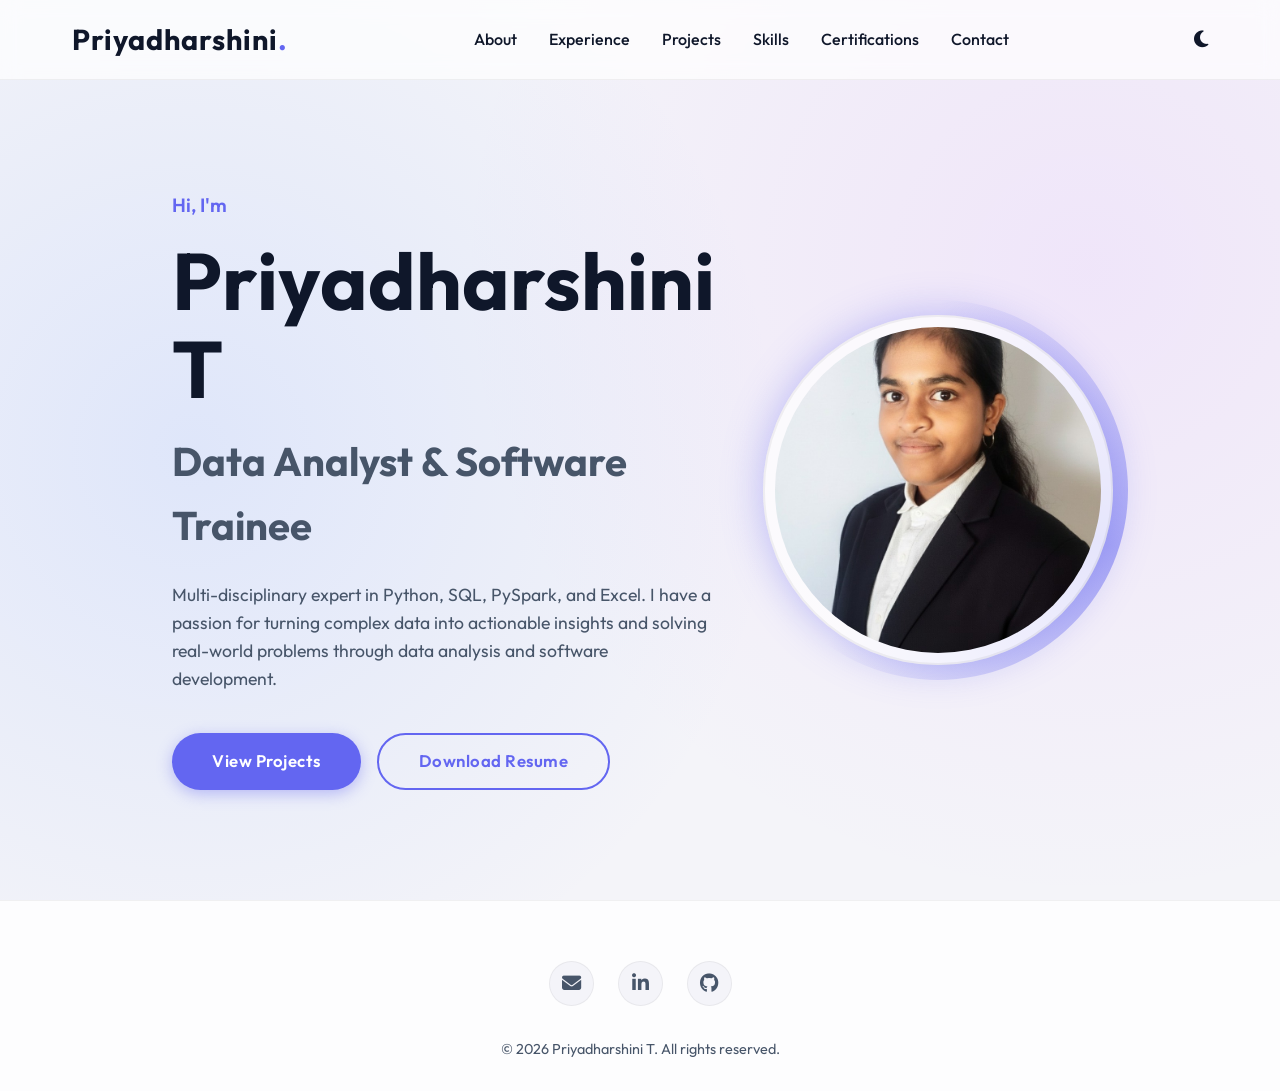
==== index.html @ 190ac5e6 "Change navbar logo from PT to Priyadharshini" ====
<!DOCTYPE html>
<html lang="en" data-theme="light">
<head>
    <meta charset="UTF-8">
    <meta name="viewport" content="width=device-width, initial-scale=1.0">
    <meta name="description" content="Portfolio of Priyadharshini T, Data Analyst and Software Trainee.">
    <title>Priyadharshini T | Portfolio</title>
    <link rel="preconnect" href="https://fonts.googleapis.com">
    <link rel="preconnect" href="https://fonts.gstatic.com" crossorigin>
    <link href="https://fonts.googleapis.com/css2?family=Outfit:wght@300;400;500;600;700&display=swap" rel="stylesheet">
    <link rel="stylesheet" href="https://cdnjs.cloudflare.com/ajax/libs/font-awesome/6.4.0/css/all.min.css">
    <link rel="stylesheet" href="style.css">
</head>
<body>

    <!-- Sticky Navigation -->
    <nav id="navbar">
        <div class="nav-container">
            <a href="index.html" class="logo">Priyadharshini<span>.</span></a>
            <ul class="nav-links">
                <li><a href="about.html">About</a></li>
                <li><a href="experience.html">Experience</a></li>
                <li><a href="projects.html">Projects</a></li>
                <li><a href="skills.html">Skills</a></li>
                <li><a href="certifications.html">Certifications</a></li>
                <li><a href="contact.html">Contact</a></li>
            </ul>
            <div class="nav-controls">
                <button id="theme-toggle" aria-label="Toggle Dark/Light Mode">
                    <i class="fas fa-sun"></i>
                </button>
                <div class="hamburger">
                    <i class="fas fa-bars"></i>
                </div>
            </div>
        </div>
    </nav>

    <main class="page-content">
        <!-- Hero Section -->
        <section id="hero" class="section hero">
            <div class="container hero-content fade-in">
                <div class="hero-text-wrapper">
                    <p class="greeting">Hi, I'm</p>
                    <h1 class="name">Priyadharshini T</h1>
                    <h2 class="title">Data Analyst & Software Trainee</h2>
                    <p class="summary">
                        Multi-disciplinary expert in Python, SQL, PySpark, and Excel. 
                        I have a passion for turning complex data into actionable insights 
                        and solving real-world problems through data analysis and software development.
                    </p>
                    <div class="hero-buttons">
                        <a href="projects.html" class="btn btn-primary">View Projects</a>
                        <a href="resume.pdf" class="btn btn-secondary" download>Download Resume</a>
                    </div>
                </div>
                <div class="hero-image-wrapper">
                    <img src="assets/images/avatar.jpg" alt="Priyadharshini T - Avatar" class="hero-avatar">
                </div>
            </div>
        </section>
    </main>

    <!-- Footer & Contact -->
    <footer id="contact" class="footer">
        <div class="container fade-in">
            <div class="social-links">
                <a href="mailto:priyadharshini01t@gmail.com" aria-label="Email"><i class="fas fa-envelope"></i></a>
                <a href="https://www.linkedin.com/in/priyadharshini-thandapani-19a523289" target="_blank" aria-label="LinkedIn"><i class="fab fa-linkedin-in"></i></a>
                <a href="https://github.com/Priya15t" target="_blank" aria-label="GitHub"><i class="fab fa-github"></i></a>
            </div>
            <p class="copyright">© 2026 Priyadharshini T. All rights reserved.</p>
        </div>
    </footer>

    <script src="script.js"></script>
</body>
</html>
---- style.css ----
:root {
    /* Modern Color Palette - Dark Mode (Default) */
    --bg-color: #050505;
    --bg-gradient: radial-gradient(circle at 15% 50%, rgba(30, 20, 60, 0.4), transparent 50%),
                   radial-gradient(circle at 85% 30%, rgba(10, 50, 70, 0.4), transparent 50%);
    --surface-color: rgba(255, 255, 255, 0.03);
    --text-primary: #ffffff;
    --text-secondary: #a1a1aa;
    --accent-color: #38bdf8; /* Vibrant Sky Blue */
    --accent-hover: #0ea5e9;
    --accent-glow: rgba(56, 189, 248, 0.5);
    --glass-bg: rgba(20, 20, 20, 0.6);
    --glass-border: rgba(255, 255, 255, 0.08);
    
    /* Typography */
    --font-main: 'Outfit', sans-serif;
    
    /* Layout */
    --max-width: 1200px;
    --nav-height: 80px;
    --border-radius: 24px;
    
    /* Transitions */
    --transition: all 0.4s cubic-bezier(0.4, 0, 0.2, 1);
}

[data-theme="light"] {
    --bg-color: #f4f4f9;
    --bg-gradient: radial-gradient(circle at 15% 50%, rgba(100, 150, 255, 0.15), transparent 50%),
                   radial-gradient(circle at 85% 30%, rgba(200, 100, 255, 0.1), transparent 50%);
    --surface-color: rgba(255, 255, 255, 0.8);
    --text-primary: #0f172a;
    --text-secondary: #475569;
    --accent-color: #6366f1; /* Indigo */
    --accent-hover: #4f46e5;
    --accent-glow: rgba(99, 102, 241, 0.4);
    --glass-bg: rgba(255, 255, 255, 0.7);
    --glass-border: rgba(0, 0, 0, 0.05);
}

* {
    margin: 0;
    padding: 0;
    box-sizing: border-box;
}

html {
    scroll-behavior: smooth;
    scroll-padding-top: var(--nav-height);
}

body {
    font-family: var(--font-main);
    background-color: var(--bg-color);
    background-image: var(--bg-gradient);
    background-attachment: fixed;
    color: var(--text-primary);
    line-height: 1.6;
    transition: background-color 0.4s ease;
    overflow-x: hidden;
    display: flex;
    flex-direction: column;
    min-height: 100vh;
}

main {
    flex: 1;
    padding-top: var(--nav-height);
}

ul {
    list-style: none;
}

a {
    text-decoration: none;
    color: inherit;
    transition: var(--transition);
}

.container {
    max-width: var(--max-width);
    margin: 0 auto;
    padding: 0 2rem;
}

.section {
    padding: 100px 0;
}

.section-title {
    font-size: 2.5rem;
    font-weight: 700;
    margin-bottom: 3rem;
    text-align: center;
    position: relative;
}

.section-title::after {
    content: '';
    position: absolute;
    bottom: -10px;
    left: 50%;
    transform: translateX(-50%);
    width: 60px;
    height: 4px;
    background-color: var(--accent-color);
    border-radius: 2px;
}

/* Glassmorphism Classes (Premium Bento Box Style) */
.glass-card {
    background: var(--glass-bg);
    backdrop-filter: blur(20px);
    -webkit-backdrop-filter: blur(20px);
    border: 1px solid var(--glass-border);
    border-radius: var(--border-radius);
    padding: 2.5rem;
    box-shadow: 0 10px 30px -10px rgba(0, 0, 0, 0.1);
    transition: var(--transition);
    position: relative;
    overflow: hidden;
}

.glass-card::before {
    content: '';
    position: absolute;
    top: 0; left: 0; right: 0; bottom: 0;
    background: linear-gradient(180deg, rgba(255,255,255,0.03) 0%, rgba(255,255,255,0) 100%);
    pointer-events: none;
}

.glass-card:hover {
    transform: translateY(-8px);
    box-shadow: 0 20px 40px -15px var(--accent-glow);
    border-color: rgba(255, 255, 255, 0.15);
}

/* Buttons */
.btn {
    display: inline-flex;
    align-items: center;
    justify-content: center;
    gap: 0.5rem;
    padding: 0.8rem 2.5rem;
    border-radius: 50px; /* Pill shape */
    font-weight: 600;
    font-size: 1.05rem;
    cursor: pointer;
    border: none;
    transition: var(--transition);
    letter-spacing: 0.5px;
}

.btn-primary {
    background-color: var(--accent-color);
    color: #fff;
    box-shadow: 0 4px 15px var(--accent-glow);
}

.btn-primary:hover {
    background-color: var(--accent-hover);
    transform: translateY(-3px) scale(1.02);
    box-shadow: 0 8px 25px var(--accent-glow);
}

.btn-secondary {
    background-color: transparent;
    border: 2px solid var(--accent-color);
    color: var(--accent-color);
}

.btn-secondary:hover {
    background-color: var(--accent-color);
    color: #fff;
    transform: translateY(-3px) scale(1.02);
    box-shadow: 0 8px 25px var(--accent-glow);
}

/* Navigation */
#navbar {
    position: fixed;
    top: 0;
    width: 100%;
    height: var(--nav-height);
    background: var(--glass-bg);
    backdrop-filter: blur(10px);
    border-bottom: 1px solid var(--glass-border);
    z-index: 1000;
    transition: var(--transition);
}

.nav-container {
    max-width: var(--max-width);
    margin: 0 auto;
    padding: 0 2rem;
    height: 100%;
    display: flex;
    justify-content: space-between;
    align-items: center;
}

.logo {
    font-size: 1.8rem;
    font-weight: 700;
    letter-spacing: 1px;
}

.logo span {
    color: var(--accent-color);
}

.nav-links {
    display: flex;
    gap: 2rem;
}

.nav-links a {
    font-weight: 500;
    position: relative;
}

.nav-links a::after {
    content: '';
    position: absolute;
    bottom: -5px;
    left: 0;
    width: 0;
    height: 2px;
    background-color: var(--accent-color);
    transition: var(--transition);
}

.nav-links a:hover::after,
.nav-links a.active::after {
    width: 100%;
}

.nav-links a.active {
    color: var(--accent-color);
}

.nav-controls {
    display: flex;
    align-items: center;
    gap: 1rem;
}

#theme-toggle {
    background: none;
    border: none;
    color: var(--text-primary);
    font-size: 1.2rem;
    cursor: pointer;
    transition: var(--transition);
}

#theme-toggle:hover {
    color: var(--accent-color);
}

.hamburger {
    display: none;
    font-size: 1.5rem;
    cursor: pointer;
}

/* Hero Section */
.hero {
    min-height: calc(100vh - var(--nav-height));
    display: flex;
    align-items: center;
}

.hero-content {
    display: flex;
    align-items: center;
    gap: 3rem;
    max-width: 1000px;
    justify-content: space-between;
}

.hero-text-wrapper {
    flex: 1;
}

.hero-image-wrapper {
    flex-shrink: 0;
    width: 350px;
    height: 350px;
    border-radius: 50%;
    padding: 10px;
    background: var(--glass-bg);
    border: 2px solid var(--glass-border);
    box-shadow: 0 0 40px var(--accent-glow);
    position: relative;
}

.hero-image-wrapper::after {
    content: '';
    position: absolute;
    top: -5%; left: -5%; right: -5%; bottom: -5%;
    border-radius: 50%;
    background: conic-gradient(from 0deg, transparent, var(--accent-color), transparent 60%);
    z-index: -1;
    animation: rotateGlow 10s linear infinite;
    opacity: 0.5;
}

@keyframes rotateGlow {
    from { transform: rotate(0deg); }
    to { transform: rotate(360deg); }
}

.hero-avatar {
    width: 100%;
    height: 100%;
    object-fit: cover;
    border-radius: 50%;
}

.greeting {
    color: var(--accent-color);
    font-weight: 600;
    font-size: 1.2rem;
    margin-bottom: 1rem;
}

.name {
    font-size: clamp(3rem, 8vw, 5rem);
    font-weight: 700;
    line-height: 1.1;
    margin-bottom: 1rem;
    color: var(--text-primary);
}

.title {
    font-size: clamp(1.5rem, 4vw, 2.5rem);
    color: var(--text-secondary);
    margin-bottom: 1.5rem;
}

.summary {
    font-size: 1.1rem;
    color: var(--text-secondary);
    margin-bottom: 2.5rem;
    max-width: 600px;
}

.hero-buttons {
    display: flex;
    gap: 1rem;
}

/* About Section */
.about-layout {
    display: flex;
    gap: 2rem;
    align-items: flex-start;
}

.about-image-wrapper {
    flex-shrink: 0;
    width: 300px;
    height: 400px;
    padding: 10px;
    border-radius: var(--border-radius);
}

.about-avatar {
    width: 100%;
    height: 100%;
    object-fit: cover;
    border-radius: calc(var(--border-radius) - 5px);
}

.about-card {
    flex: 1;
    padding: 2rem;
}

.about-text {
    font-size: 1.1rem;
    color: var(--text-secondary);
}
.about-text p {
    margin-bottom: 1rem;
}

.about-text strong {
    color: var(--text-primary);
}

/* Experience Timeline */
.timeline {
    position: relative;
    max-width: 800px;
    margin: 0 auto;
}

.timeline::after {
    content: '';
    position: absolute;
    width: 2px;
    background-color: var(--glass-border);
    top: 0;
    bottom: 0;
    left: 20px;
    margin-left: -1px;
}

.timeline-item {
    padding: 10px 40px;
    position: relative;
    background-color: inherit;
    width: 100%;
    margin-bottom: 2rem;
}

.timeline-dot {
    position: absolute;
    width: 20px;
    height: 20px;
    left: 10px;
    background-color: var(--accent-color);
    border: 4px solid var(--bg-color);
    top: 15px;
    border-radius: 50%;
    z-index: 1;
}

.role {
    font-size: 1.3rem;
    color: var(--text-primary);
    margin-bottom: 0.5rem;
}

.company {
    font-size: 1.1rem;
    color: var(--accent-color);
    margin-bottom: 1rem;
}

/* Projects Grid */
.projects-grid {
    display: grid;
    grid-template-columns: repeat(auto-fit, minmax(300px, 1fr));
    gap: 2rem;
}

.project-card {
    display: flex;
    flex-direction: column;
    justify-content: flex-start;
    overflow: hidden;
    padding: 0;
}

.project-image-wrapper {
    width: 100%;
    height: 200px;
    overflow: hidden;
    border-bottom: 1px solid var(--glass-border);
}

.project-image {
    width: 100%;
    height: 100%;
    object-fit: cover;
    transition: transform 0.5s ease;
}

.project-card:hover .project-image {
    transform: scale(1.05);
}

.project-info {
    padding: 1.5rem;
    display: flex;
    flex-direction: column;
    flex: 1;
}

.project-info h3 {
    font-size: 1.4rem;
    margin-bottom: 0.5rem;
}

.project-info .date {
    font-size: 0.9rem;
    color: var(--accent-color);
    margin-bottom: 1rem;
}

.project-info .desc {
    color: var(--text-secondary);
    margin-bottom: 1.5rem;
    font-size: 0.95rem;
}

.tech-stack {
    display: flex;
    flex-wrap: wrap;
    gap: 0.5rem;
}

.tech-stack span {
    background: rgba(16, 185, 129, 0.1);
    color: var(--accent-color);
    padding: 0.3rem 0.8rem;
    border-radius: 20px;
    font-size: 0.85rem;
    font-weight: 500;
}

[data-theme="light"] .tech-stack span {
    background: rgba(79, 70, 229, 0.1);
}

.project-links {
    margin-top: 1.5rem;
}

.github-link {
    color: var(--text-primary);
    font-weight: 600;
}
.github-link:hover {
    color: var(--accent-color);
}

/* Skills Section */
.skills-container {
    display: grid;
    grid-template-columns: repeat(auto-fit, minmax(250px, 1fr));
    gap: 2rem;
}

.skill-category h3 {
    margin-bottom: 1.5rem;
    display: flex;
    align-items: center;
    gap: 0.5rem;
    color: var(--text-primary);
}
.skill-category h3 i {
    color: var(--accent-color);
}

.badges {
    display: flex;
    flex-wrap: wrap;
    gap: 0.8rem;
}

.badges span {
    background: var(--surface-color);
    border: 1px solid var(--glass-border);
    padding: 0.5rem 1rem;
    border-radius: 8px;
    font-size: 0.9rem;
    transition: var(--transition);
}

.badges span:hover {
    border-color: var(--accent-color);
    color: var(--accent-color);
    transform: translateY(-2px);
}

.cert-list {
    list-style: disc inside;
    color: var(--text-secondary);
}
.cert-list li {
    margin-bottom: 0.8rem;
}

/* Footer & Contact */
.footer {
    text-align: center;
    padding: 60px 0 30px;
    background-color: var(--surface-color);
    border-top: 1px solid var(--glass-border);
}

.contact-text {
    color: var(--text-secondary);
    max-width: 500px;
    margin: 0 auto 2rem;
}

.contact-btn {
    margin-bottom: 3rem;
}

.social-links {
    display: flex;
    justify-content: center;
    gap: 1.5rem;
    margin-bottom: 2rem;
}

.social-links a {
    display: flex;
    align-items: center;
    justify-content: center;
    width: 45px;
    height: 45px;
    background-color: var(--bg-color);
    border: 1px solid var(--glass-border);
    border-radius: 50%;
    font-size: 1.2rem;
    color: var(--text-secondary);
    transition: var(--transition);
}

.social-links a:hover {
    color: var(--accent-color);
    border-color: var(--accent-color);
    transform: translateY(-3px);
}

.copyright {
    color: var(--text-secondary);
    font-size: 0.9rem;
}

/* Animations */
.fade-in {
    opacity: 0;
    transform: translateY(30px);
    transition: opacity 0.8s ease, transform 0.8s ease;
}

.fade-in.visible {
    opacity: 1;
    transform: translateY(0);
}

/* Responsive Design */
@media (max-width: 768px) {
    .nav-links {
        display: none; /* Add mobile menu logic in JS if needed */
        position: absolute;
        top: var(--nav-height);
        left: 0;
        width: 100%;
        background: var(--surface-color);
        flex-direction: column;
        padding: 2rem;
        text-align: center;
        border-bottom: 1px solid var(--glass-border);
    }
    
    .nav-links.active {
        display: flex;
    }

    .hamburger {
        display: block;
    }

    .hero-content {
        flex-direction: column-reverse;
        text-align: center;
    }
    
    .hero-image-wrapper {
        width: 250px;
        height: 250px;
        margin: 0 auto 2rem;
    }

    .hero-buttons {
        flex-direction: column;
    }
    
    .hero-buttons .btn {
        width: 100%;
        text-align: center;
    }
}

/* Certifications & Drawing Gallery Updates */
.cert-list {
    list-style: none;
    padding: 0;
}

.cert-list li {
    margin-bottom: 0.8rem;
    position: relative;
    padding-left: 1.5rem;
}

.cert-list li::before {
    content: "▹";
    position: absolute;
    left: 0;
    color: var(--accent-color);
}

.cert-link {
    color: var(--text-primary);
    text-decoration: none;
    transition: color 0.3s ease;
}

.cert-link:hover {
    color: var(--accent-color);
}

.cert-link i {
    font-size: 0.8rem;
    margin-left: 0.3rem;
    opacity: 0.7;
}

.mt-5 {
    margin-top: 5rem;
}

.drawings-grid {
    display: grid;
    grid-template-columns: repeat(auto-fit, minmax(250px, 1fr));
    gap: 2rem;
    margin-top: 2rem;
}

.drawing-card {
    border-radius: var(--border-radius);
    overflow: hidden;
    padding: 10px;
    height: 350px;
}

.drawing-image {
    width: 100%;
    height: 100%;
    object-fit: cover;
    border-radius: calc(var(--border-radius) - 5px);
    transition: transform 0.3s ease;
}

.drawing-card:hover .drawing-image {
    transform: scale(1.05);
}

/* Lightbox Styling */
.lightbox {
    position: fixed;
    top: 0; left: 0; width: 100%; height: 100%;
    background: rgba(0, 0, 0, 0.9);
    backdrop-filter: blur(10px);
    display: flex;
    justify-content: center;
    align-items: center;
    z-index: 9999;
    opacity: 0;
    visibility: hidden;
    transition: opacity 0.3s ease;
}

.lightbox.active {
    opacity: 1;
    visibility: visible;
}

.lightbox img {
    max-width: 90%;
    max-height: 90vh;
    border-radius: 8px;
    box-shadow: 0 0 40px rgba(0,0,0,0.8);
    transform: scale(0.95);
    transition: transform 0.3s ease;
    object-fit: contain;
}

.lightbox.active img {
    transform: scale(1);
}

.lightbox-close {
    position: absolute;
    top: 30px;
    right: 40px;
    color: white;
    font-size: 3rem;
    cursor: pointer;
    transition: color 0.3s;
    line-height: 1;
}

.lightbox-close:hover {
    color: var(--accent-color);
}
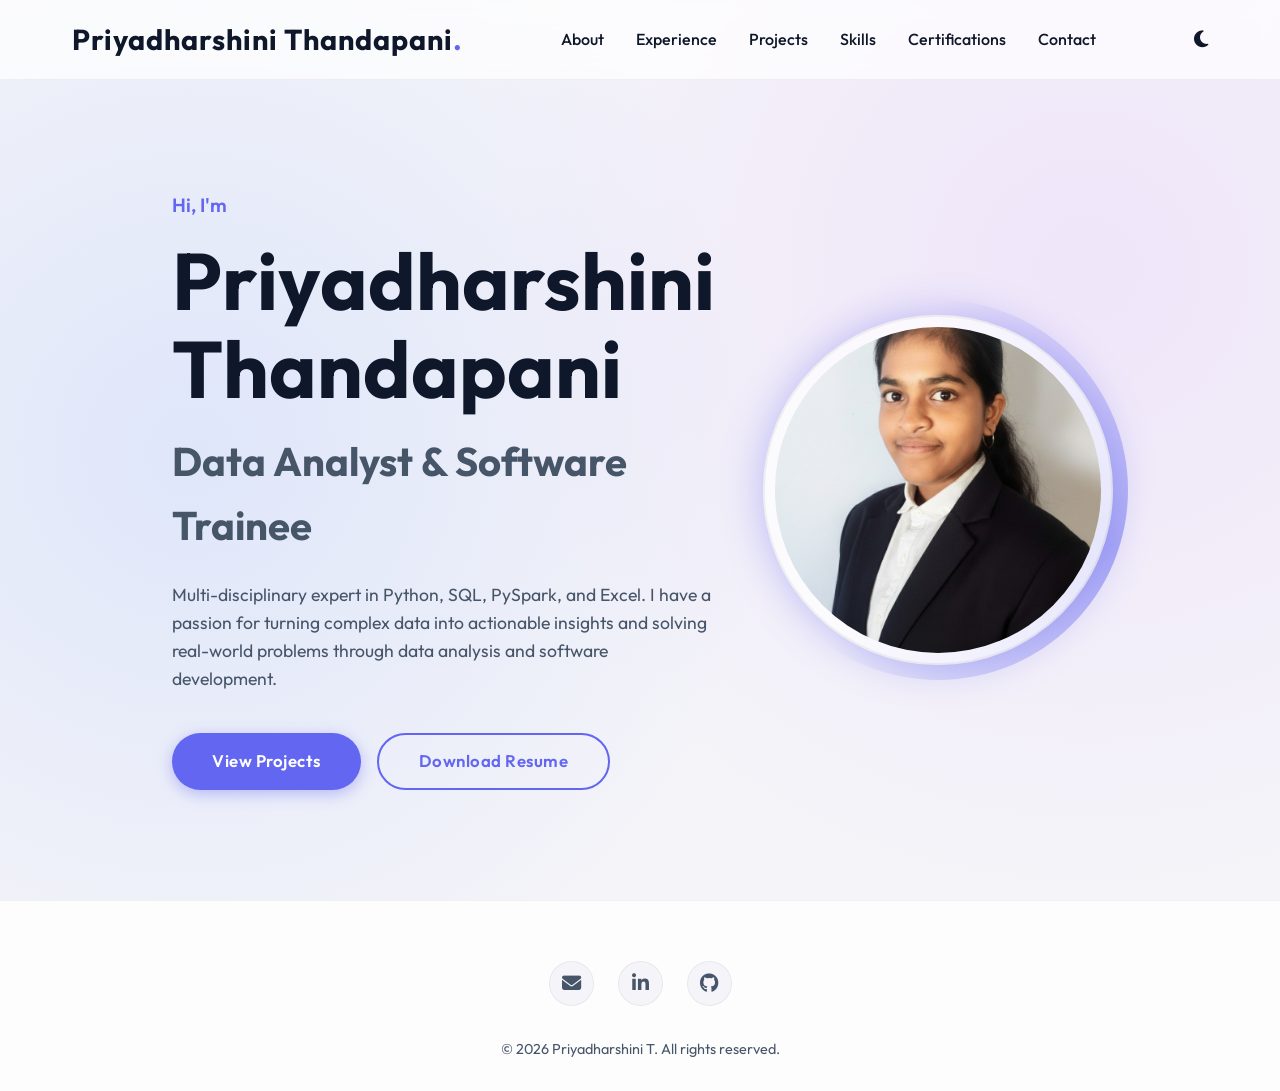
==== commit a31f33d4: "Update name to Priyadharshini Thandapani in logo and hero" ====
--- a/index.html
+++ b/index.html
@@ -16,7 +16,7 @@
     <!-- Sticky Navigation -->
     <nav id="navbar">
         <div class="nav-container">
-            <a href="index.html" class="logo">Priyadharshini<span>.</span></a>
+            <a href="index.html" class="logo">Priyadharshini Thandapani<span>.</span></a>
             <ul class="nav-links">
                 <li><a href="about.html">About</a></li>
                 <li><a href="experience.html">Experience</a></li>
@@ -42,7 +42,7 @@
             <div class="container hero-content fade-in">
                 <div class="hero-text-wrapper">
                     <p class="greeting">Hi, I'm</p>
-                    <h1 class="name">Priyadharshini T</h1>
+                    <h1 class="name">Priyadharshini Thandapani</h1>
                     <h2 class="title">Data Analyst & Software Trainee</h2>
                     <p class="summary">
                         Multi-disciplinary expert in Python, SQL, PySpark, and Excel. 
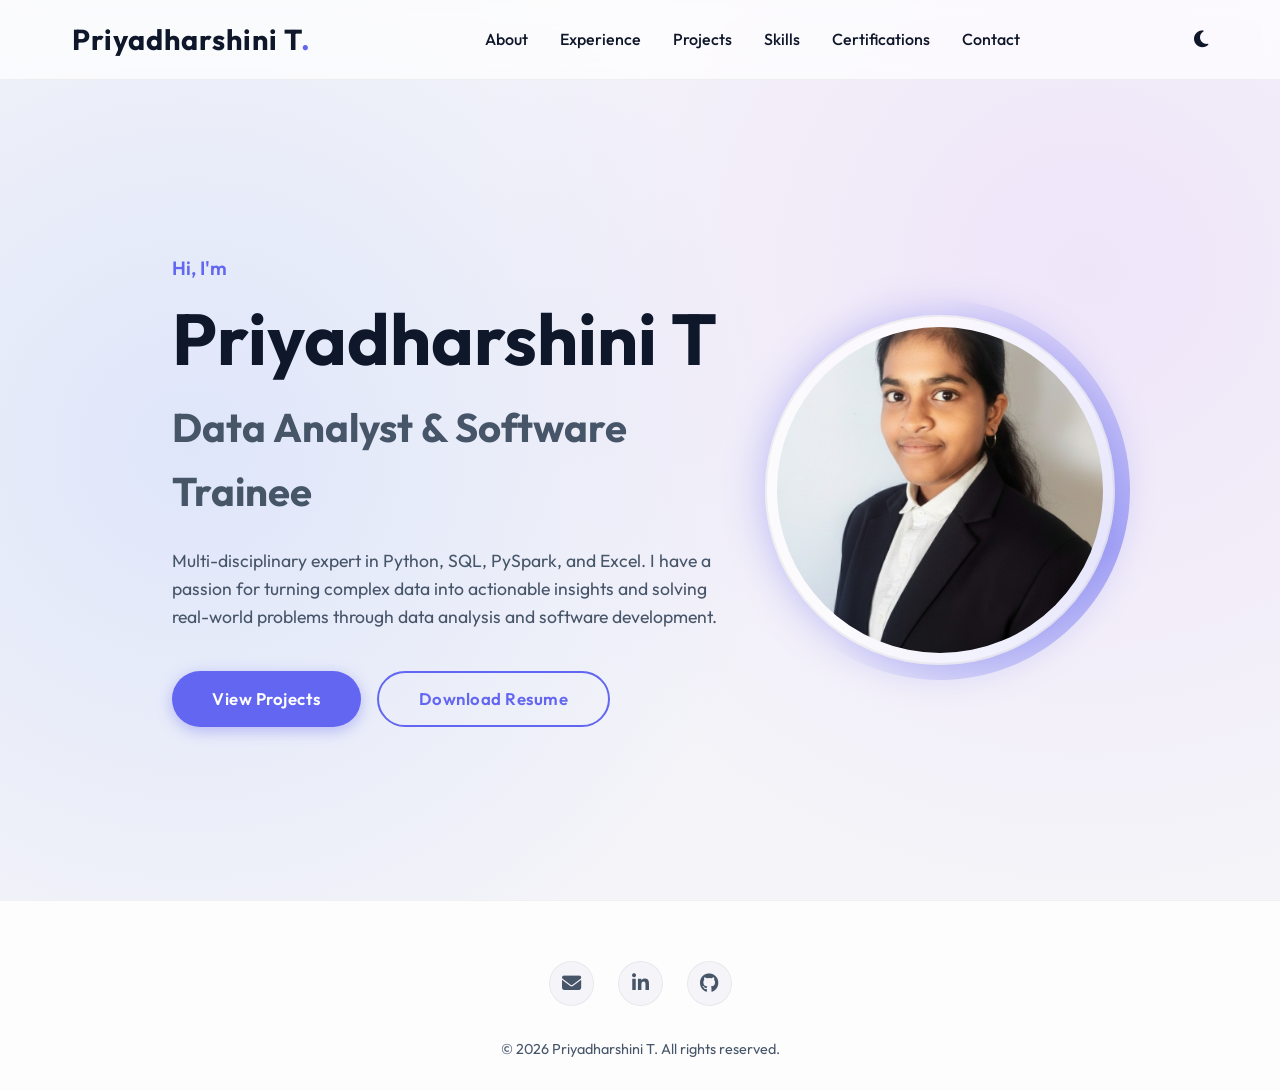
==== commit b8cc3b77: "Correct name formatting and prevent awkward wrapping" ====
--- a/index.html
+++ b/index.html
@@ -16,7 +16,7 @@
     <!-- Sticky Navigation -->
     <nav id="navbar">
         <div class="nav-container">
-            <a href="index.html" class="logo">Priyadharshini Thandapani<span>.</span></a>
+            <a href="index.html" class="logo">Priyadharshini T<span>.</span></a>
             <ul class="nav-links">
                 <li><a href="about.html">About</a></li>
                 <li><a href="experience.html">Experience</a></li>
@@ -42,7 +42,7 @@
             <div class="container hero-content fade-in">
                 <div class="hero-text-wrapper">
                     <p class="greeting">Hi, I'm</p>
-                    <h1 class="name">Priyadharshini Thandapani</h1>
+                    <h1 class="name">Priyadharshini&nbsp;T</h1>
                     <h2 class="title">Data Analyst & Software Trainee</h2>
                     <p class="summary">
                         Multi-disciplinary expert in Python, SQL, PySpark, and Excel. 
--- a/style.css
+++ b/style.css
@@ -327,7 +327,7 @@
 }
 
 .name {
-    font-size: clamp(3rem, 8vw, 5rem);
+    font-size: clamp(2.5rem, 7vw, 4.5rem);
     font-weight: 700;
     line-height: 1.1;
     margin-bottom: 1rem;
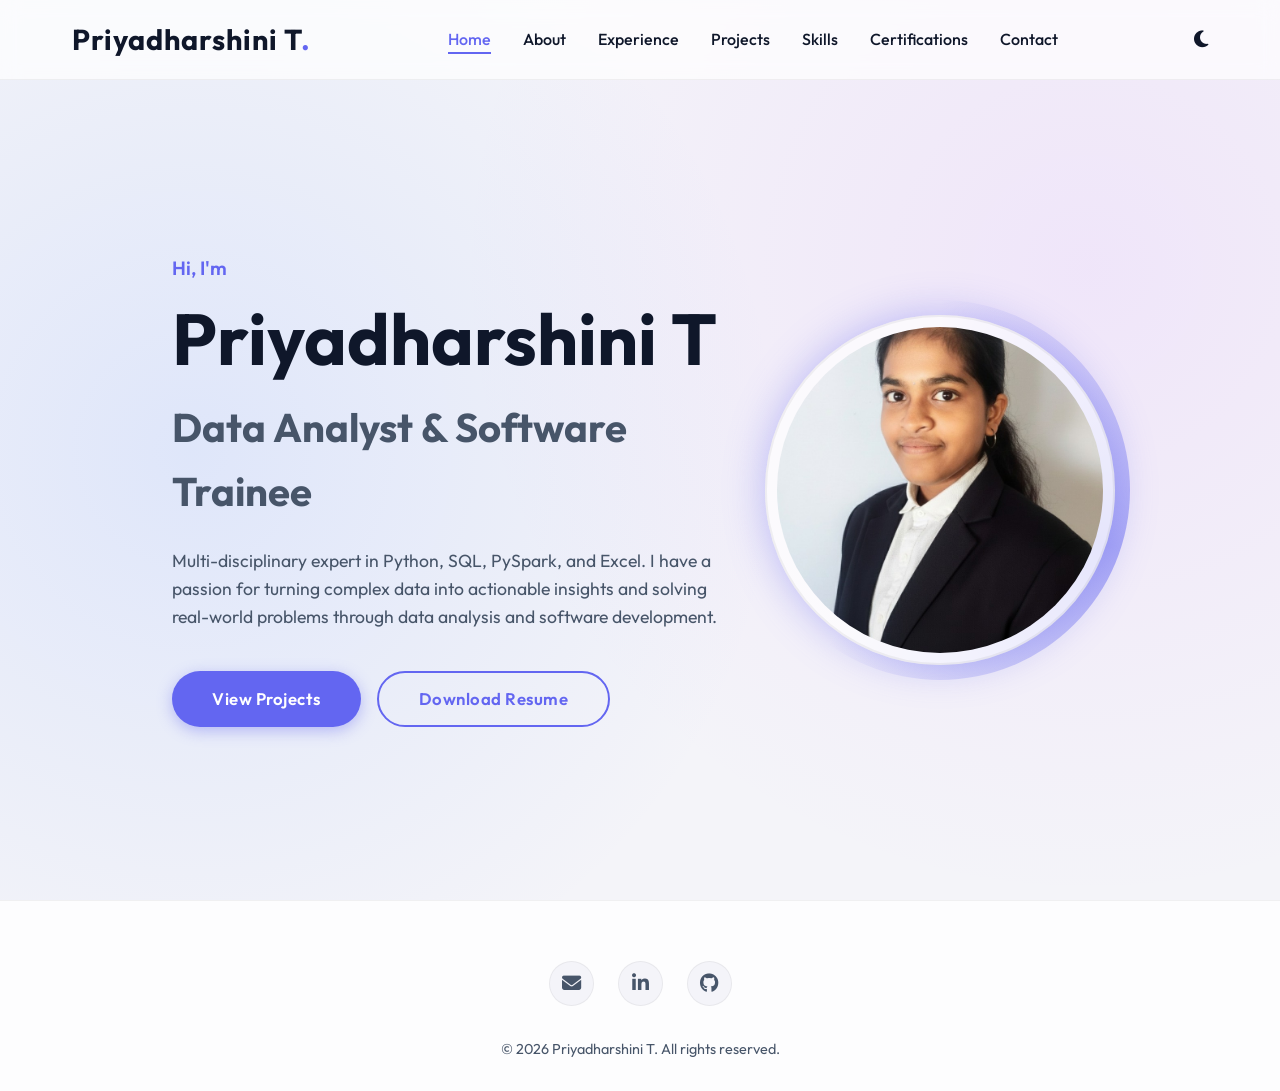
==== commit 72de3711: "Add explicit Home link to navigation bar" ====
--- a/index.html
+++ b/index.html
@@ -18,6 +18,7 @@
         <div class="nav-container">
             <a href="index.html" class="logo">Priyadharshini T<span>.</span></a>
             <ul class="nav-links">
+                <li><a href="index.html">Home</a></li>
                 <li><a href="about.html">About</a></li>
                 <li><a href="experience.html">Experience</a></li>
                 <li><a href="projects.html">Projects</a></li>
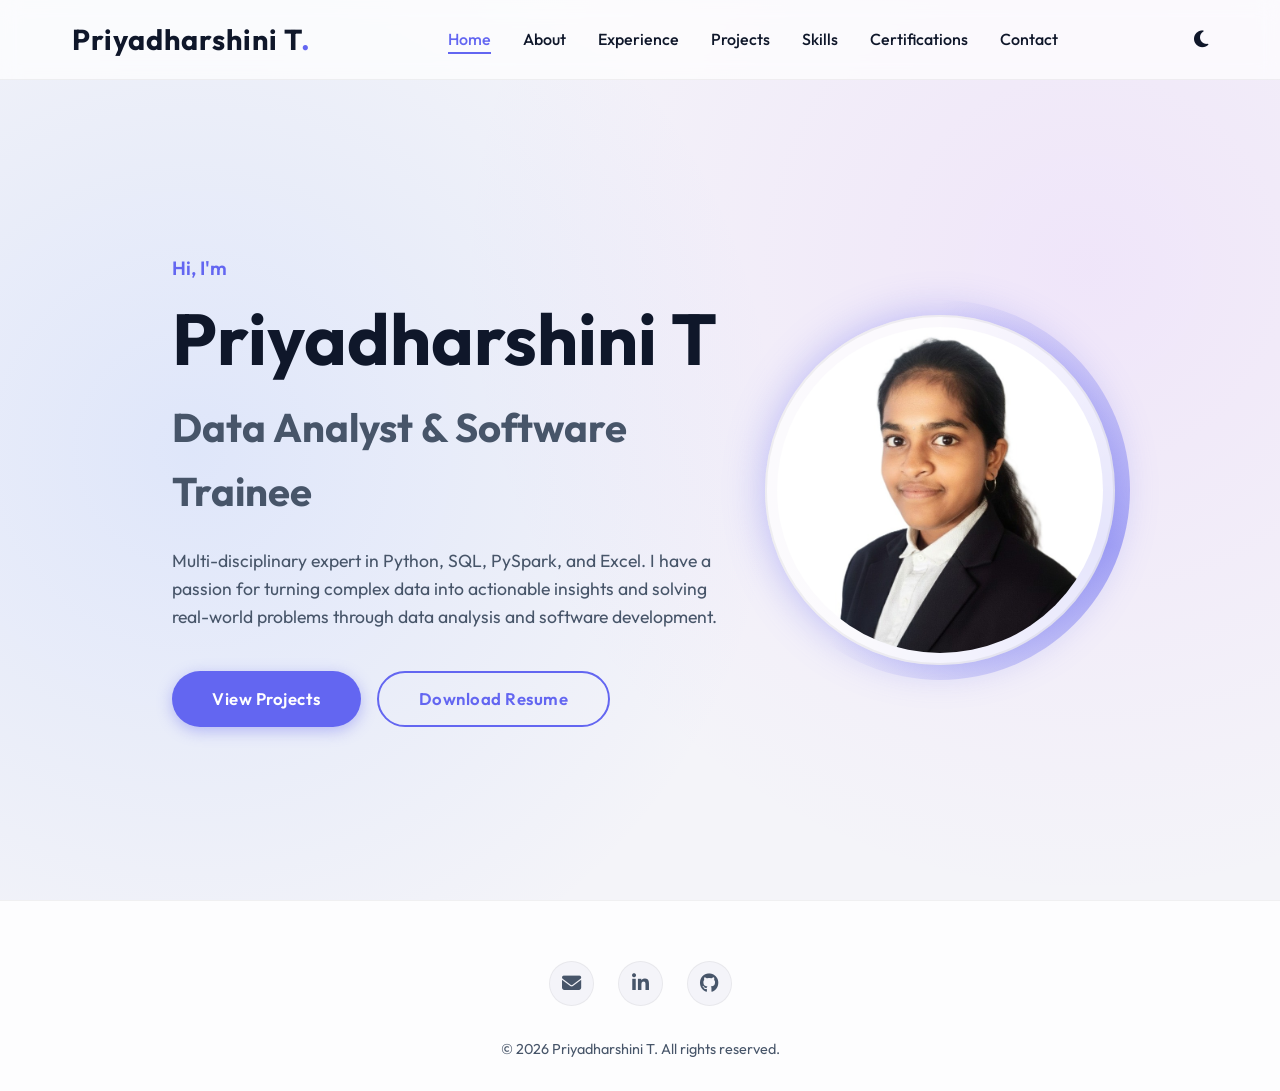
==== commit 8dd0dc0f: "Add SEO and Open Graph tags for social media previews" ====
--- a/index.html
+++ b/index.html
@@ -4,6 +4,16 @@
     <meta charset="UTF-8">
     <meta name="viewport" content="width=device-width, initial-scale=1.0">
     <meta name="description" content="Portfolio of Priyadharshini T, Data Analyst and Software Trainee.">
+        <meta name="description" content="Priyadharshini T - Data Analyst and Software Engineer from Coimbatore. Multi-disciplinary expert in Python, SQL, PySpark, and Excel.">
+    <meta name="keywords" content="Priyadharshini T, Priyadharshini Thandapani, Data Analyst, Software Engineer, AIML, Coimbatore, Portfolio">
+    <meta name="author" content="Priyadharshini T">
+    
+    <!-- Open Graph / Social Media -->
+    <meta property="og:type" content="website">
+    <meta property="og:url" content="https://Priya15t.github.io/Priyadharshini-T-Portfolio/">
+    <meta property="og:title" content="Priyadharshini T | Data Analyst & Software Engineer">
+    <meta property="og:description" content="Multi-disciplinary expert in Python, SQL, PySpark, and Excel. View my professional portfolio, certifications, and projects.">
+    <meta property="og:image" content="https://Priya15t.github.io/Priyadharshini-T-Portfolio/assets/images/avatar.jpg">
     <title>Priyadharshini T | Portfolio</title>
     <link rel="preconnect" href="https://fonts.googleapis.com">
     <link rel="preconnect" href="https://fonts.gstatic.com" crossorigin>
--- a/style.css
+++ b/style.css
@@ -316,6 +316,7 @@
     width: 100%;
     height: 100%;
     object-fit: cover;
+    object-position: top center;
     border-radius: 50%;
 }
 
@@ -371,6 +372,7 @@
     width: 100%;
     height: 100%;
     object-fit: cover;
+    object-position: top center;
     border-radius: calc(var(--border-radius) - 5px);
 }
 
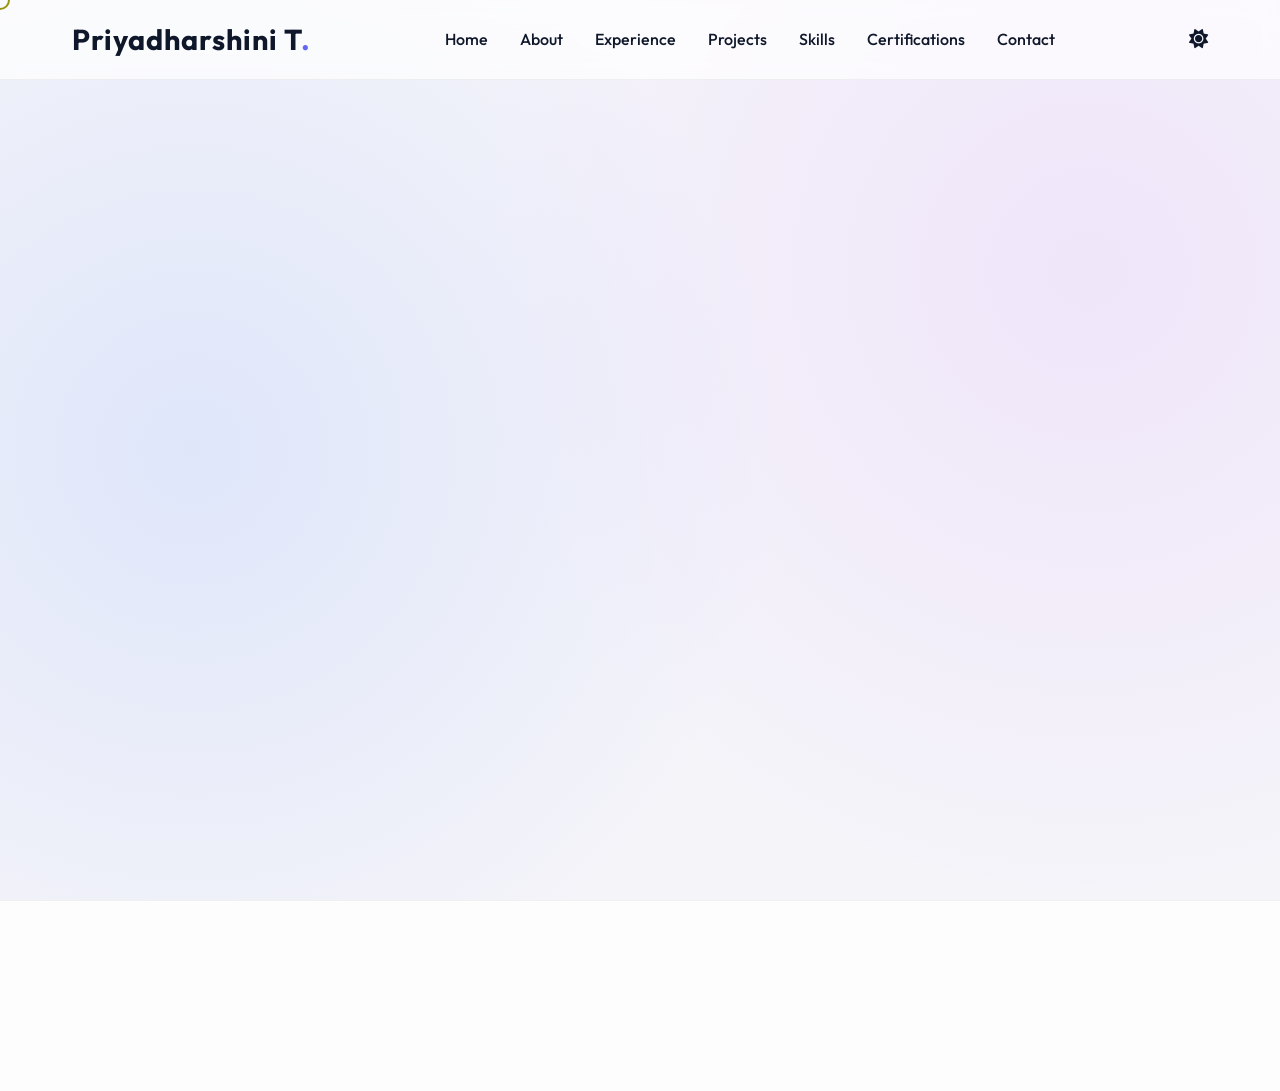
==== commit 0b71fe1c: "Add creative visual effects: cursor, typewriter, and 3D tilt" ====
--- a/index.html
+++ b/index.html
@@ -85,5 +85,6 @@
     </footer>
 
     <script src="script.js"></script>
+<div class="custom-cursor"></div>
 </body>
 </html>
--- a/style.css
+++ b/style.css
@@ -797,3 +797,34 @@
 .lightbox-close:hover {
     color: var(--accent-color);
 }
+
+/* Creative Additions: Custom Cursor */
+body { cursor: none; }
+a, button, input, textarea { cursor: none; }
+.custom-cursor {
+    width: 20px; height: 20px;
+    border: 2px solid var(--accent-color);
+    border-radius: 50%;
+    position: fixed;
+    pointer-events: none;
+    z-index: 9999;
+    transition: transform 0.1s ease, background-color 0.2s ease;
+    transform: translate(-50%, -50%);
+    mix-blend-mode: difference;
+}
+.custom-cursor.hover {
+    transform: translate(-50%, -50%) scale(2);
+    background-color: var(--accent-color);
+    opacity: 0.5;
+}
+
+/* Typewriter Cursor */
+.cursor { animation: blink 1s infinite; font-weight: bold; color: var(--accent-color); }
+@keyframes blink { 0%, 100% { opacity: 1; } 50% { opacity: 0; } }
+
+/* 3D Tilt utility */
+.tilt-card {
+    transition: transform 0.1s ease, box-shadow 0.1s ease;
+    transform-style: preserve-3d;
+    perspective: 1000px;
+}
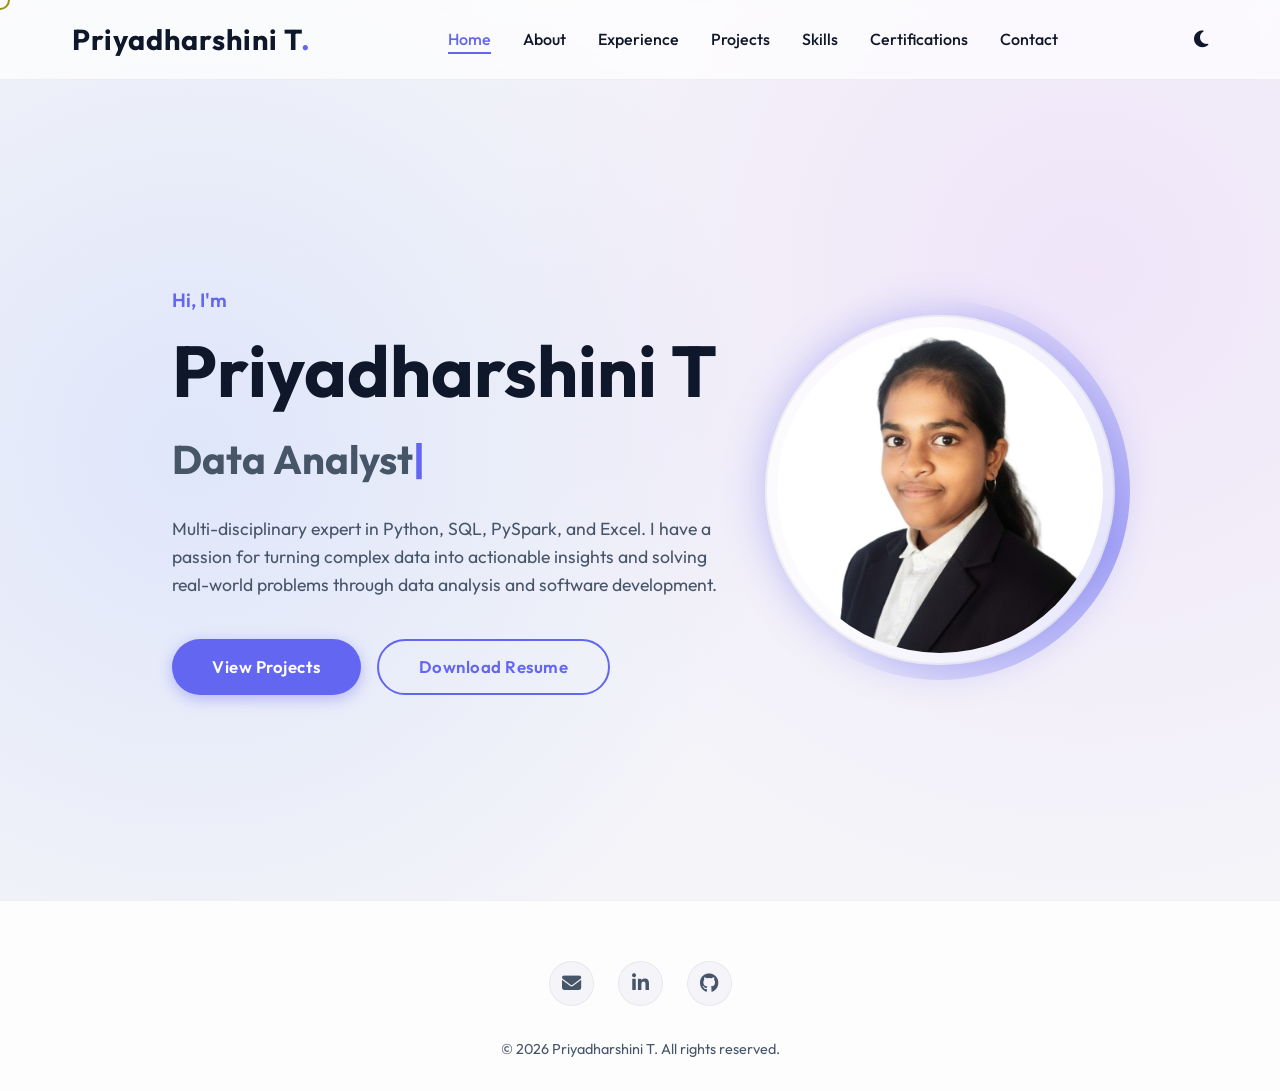
==== commit 0f98718e: "Fix fatal JS syntax error and typewriter HTML mismatch" ====
--- a/index.html
+++ b/index.html
@@ -54,7 +54,7 @@
                 <div class="hero-text-wrapper">
                     <p class="greeting">Hi, I'm</p>
                     <h1 class="name">Priyadharshini&nbsp;T</h1>
-                    <h2 class="title">Data Analyst & Software Trainee</h2>
+                    <h2 class="title"><span class="typewriter"></span><span class="cursor">|</span></h2>
                     <p class="summary">
                         Multi-disciplinary expert in Python, SQL, PySpark, and Excel. 
                         I have a passion for turning complex data into actionable insights 
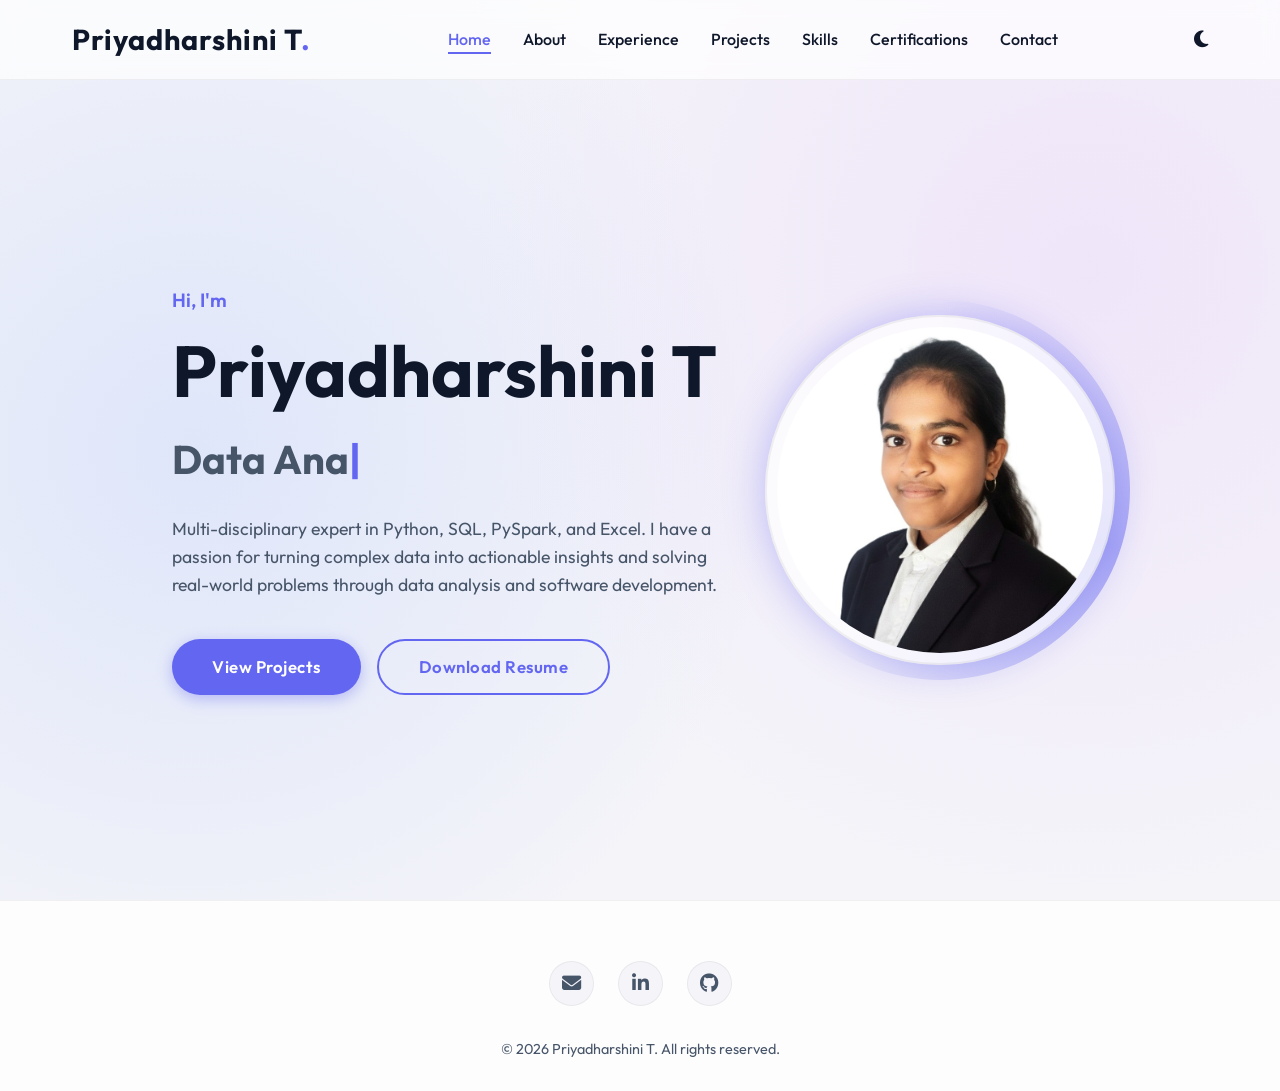
==== commit 7939a6b6: "Remove custom cursor hiding rule to restore normal mouse" ====
--- a/index.html
+++ b/index.html
@@ -85,6 +85,6 @@
     </footer>
 
     <script src="script.js"></script>
-<div class="custom-cursor"></div>
+
 </body>
 </html>
